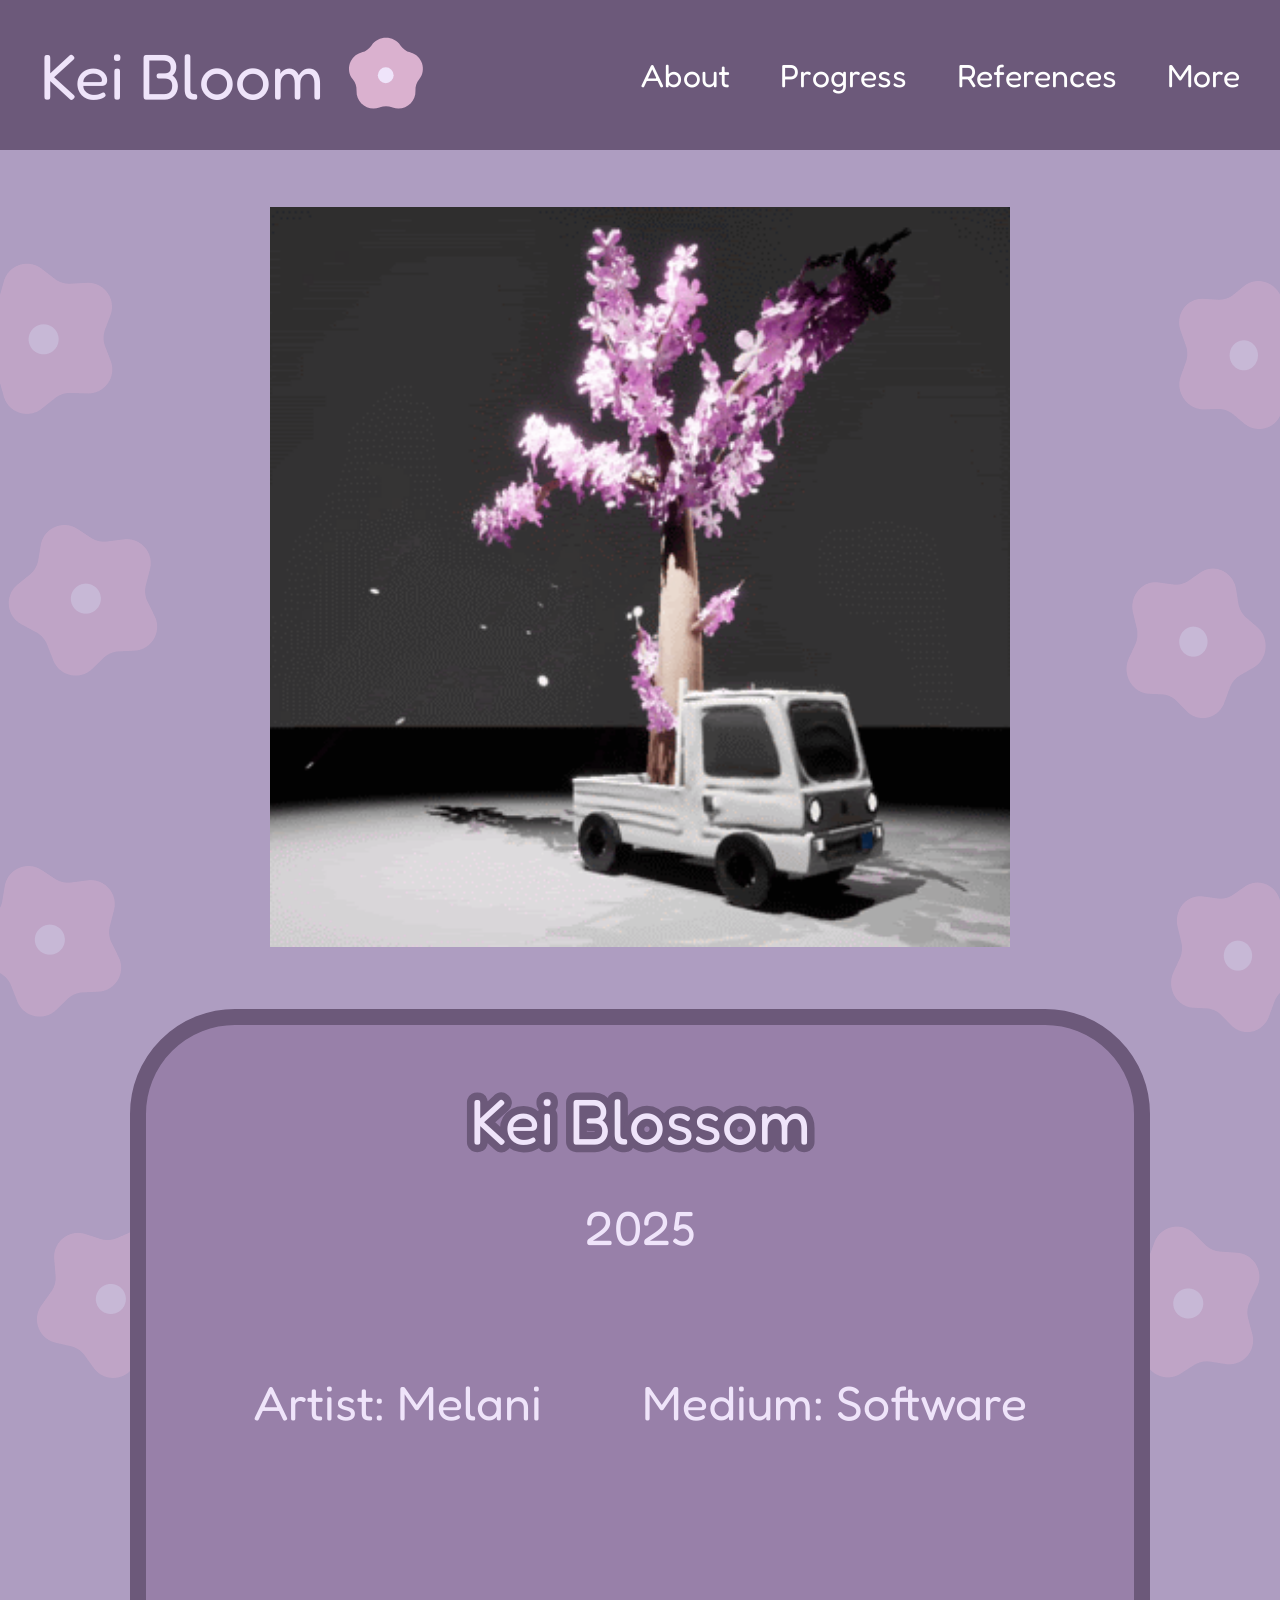
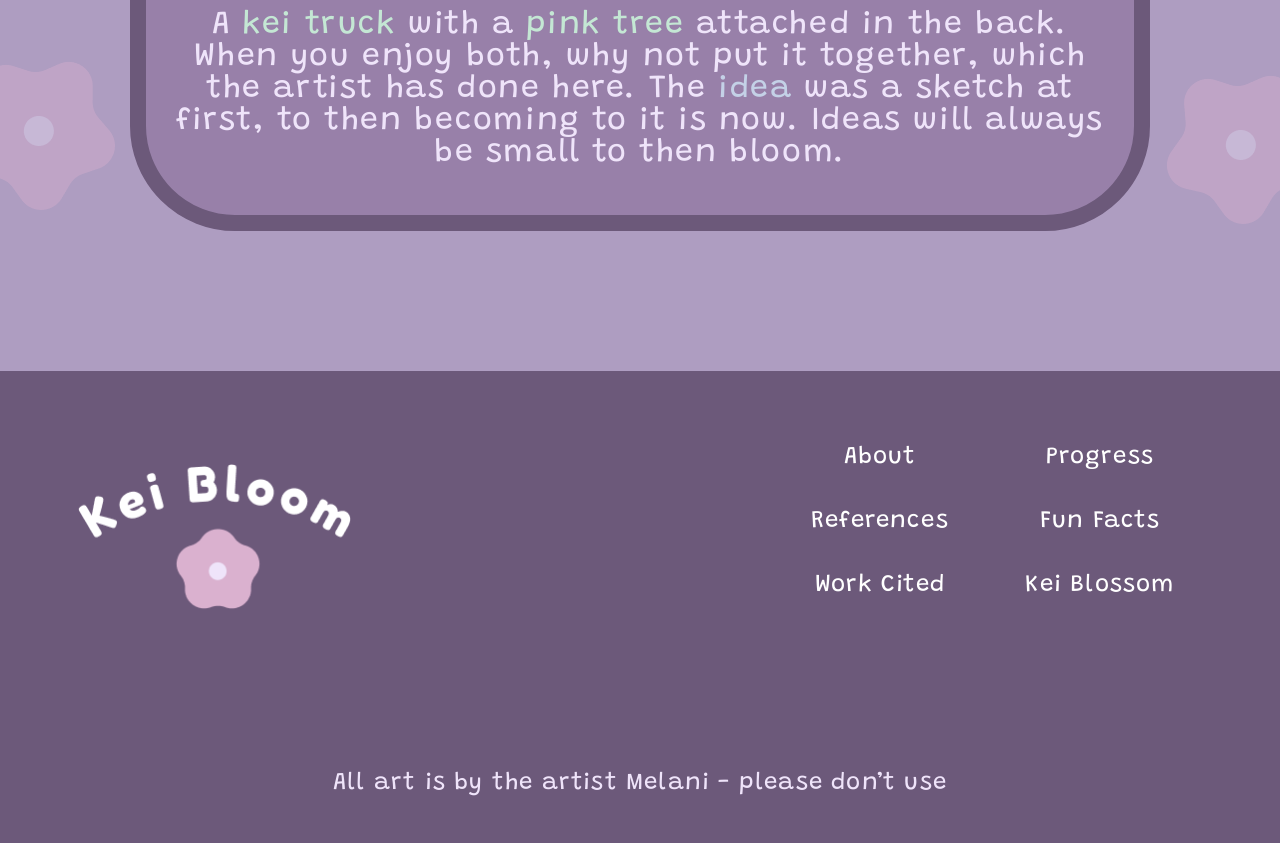
==== index.html @ 924a1261 "home page" ====
<!DOCTYPE html>
<html lang="en">
<head>
  <meta charset="utf-8">
  <title>Kei Bloom</title>
  <link rel="preconnect" href="https://fonts.googleapis.com">
  <link rel="preconnect" href="https://fonts.gstatic.com" crossorigin>
  <link href="https://fonts.googleapis.com/css2?family=Fredoka+One&family=Grandstander&display=swap" rel="stylesheet">
  <link rel="stylesheet" href="styles.css">
</head>
<body>

  <header class="site-header">
    <a class="logo" href="index.html">
      <span class="logo-text">Kei Bloom</span>
      <img class="logo-flower" src="images/sakura.svg" alt="">
    </a>
    <nav>
      <ul class="main-nav">
        <li><a href="about.html">About</a></li>
        <li><a href="progress.html">Progress</a></li>
        <li><a href="references.html">References</a></li>
        <li><a href="#">More</a></li>
      </ul>
    </nav>
  </header>

  <main class="page-body">
    <article class="intro">
      <img class="hero-image" src="images/truck.gif" alt="A white kei truck with a pink sakura tree growing from its bed">

      <section class="info-card">
        <h1>Kei Blossom</h1>
        <p class="year">2025</p>

        <div class="details">
          <p>Artist: Melani</p>
          <p>Medium: Software</p>
        </div>

        <p class="description">
          A <span class="green">kei truck</span> with a <span class="green">pink tree</span> attached in the back. When you enjoy both, why not put it together, which the artist has done here. The <span class="blue">idea</span> was a sketch at first, to then becoming to it is now. Ideas will always be small to then bloom.
        </p>
      </section>
    </article>
  </main>

  <footer class="site-footer">
    <div class="footer-top">
      <img class="footer-logo" src="images/footer-logo.png" alt="Kei Bloom">
      <nav>
        <ul class="footer-nav">
          <li><a href="about.html">About</a></li>
          <li><a href="progress.html">Progress</a></li>
          <li><a href="references.html">References</a></li>
          <li><a href="fun-facts.html">Fun Facts</a></li>
          <li><a href="work-cited.html">Work Cited</a></li>
          <li><a href="index.html">Kei Blossom</a></li>
        </ul>
      </nav>
    </div>
    <p class="credit">All art is by the artist Melani - please don’t use</p>
  </footer>

</body>
</html>
---- styles.css ----
/* ---------- Colors ---------- */
:root {
  --page-background: #ae9dc1;
  --card-background: #9880a9;
  --bar-purple: #6c597a;
  --light-text: #efe4fa;
  --green: #c4e7d4;
  --blue: #c4d1e7;
  --white: #ffffff;
}

/* ---------- Basics ---------- */
body {
  margin: 0;
  background-color: var(--page-background);
  color: var(--light-text);
  font-family: "Grandstander", sans-serif;
}

h1,
p {
  margin: 0;
}

ul {
  list-style: none;
  margin: 0;
  padding: 0;
}

a {
  text-decoration: none;
}

img {
  display: block;
}

/* ---------- Header ---------- */
.site-header {
  display: flex;
  justify-content: space-between;
  align-items: center;
  height: 150px;
  padding: 0 40px;
  background-color: var(--bar-purple);
  box-shadow: -4px 11px 5px rgba(0, 0, 0, 0.25);
}

.logo {
  display: flex;
  align-items: center;
  gap: 10px;
}

.logo-text {
  font-family: "Fredoka One", sans-serif;
  font-size: 64px;
  color: var(--light-text);
}

.logo-flower {
  width: 104px;
}

.main-nav {
  display: flex;
  gap: 50px;
}

.main-nav a {
  font-family: "Fredoka One", sans-serif;
  font-size: 32px;
  color: var(--white);
}

.main-nav a:hover {
    color: #DAB1CF;
}

/* ---------- Page body ---------- */
/* The flower wallpaper is one PNG. It sits behind everything in the main area.
   The 66px moves it down to match the Figma design. */
.page-body {
  display: flex;
  justify-content: center;
  padding: 57px 0 140px 0;
  background-color: var(--page-background);
  background-image: url("images/wallpaper.png");
  background-repeat: no-repeat;
  background-position: center 66px;
}

.intro {
  display: flex;
  flex-direction: column;
  align-items: center;
}

.hero-image {
  width: 740px;
  height: 740px;
}

/* ---------- Info card ---------- */
.info-card {
  box-sizing: border-box;
  display: flex;
  flex-direction: column;
  align-items: center;
  width: 1020px;
  margin-top: 62px;
  padding: 0 0 45px 0;
  background-color: var(--card-background);
  border: 16px solid var(--bar-purple);
  border-radius: 105px;
  text-align: center;
}

h1 {
  margin-top: 64px;
  font-family: "Fredoka One", sans-serif;
  font-size: 64px;
  font-weight: normal;
  line-height: 1;
  color: var(--light-text);
  -webkit-text-stroke: 15px var(--bar-purple);
  paint-order: stroke fill;
}

.year {
  margin-top: 50px;
  font-family: "Fredoka One", sans-serif;
  font-size: 48px;
  line-height: 1;
}

.details {
  display: flex;
  justify-content: center;
  gap: 100px;
  margin-top: 127px;
}

.details p {
  font-family: "Fredoka One", sans-serif;
  font-size: 48px;
  line-height: 1;
}

.description {
  width: 952px;
  margin-top: 184px;
  font-size: 32px;
  letter-spacing: 1.6px;
  line-height: 1;
}

.green {
  color: var(--green);
}

.blue {
  color: var(--blue);
}

/* ---------- Footer ---------- */
.site-footer {
  height: 472px;
  background-color: var(--bar-purple);
}

.footer-top {
  display: flex;
  justify-content: space-between;
  align-items: center;
  height: 340px;
  padding: 0 70px;
}

.footer-logo {
  width: 297px;
}

.footer-nav {
  display: flex;
  flex-wrap: wrap;
  width: 440px;
}

.footer-nav li {
  width: 50%;
  margin-bottom: 40px;
  text-align: center;
}

.footer-nav a {
  font-size: 24px;
  letter-spacing: 1.2px;
  color: var(--white);
}

.credit {
  margin-top: 60px;  
  font-size: 24px;
  letter-spacing: 1.2px;
  text-align: center;
}
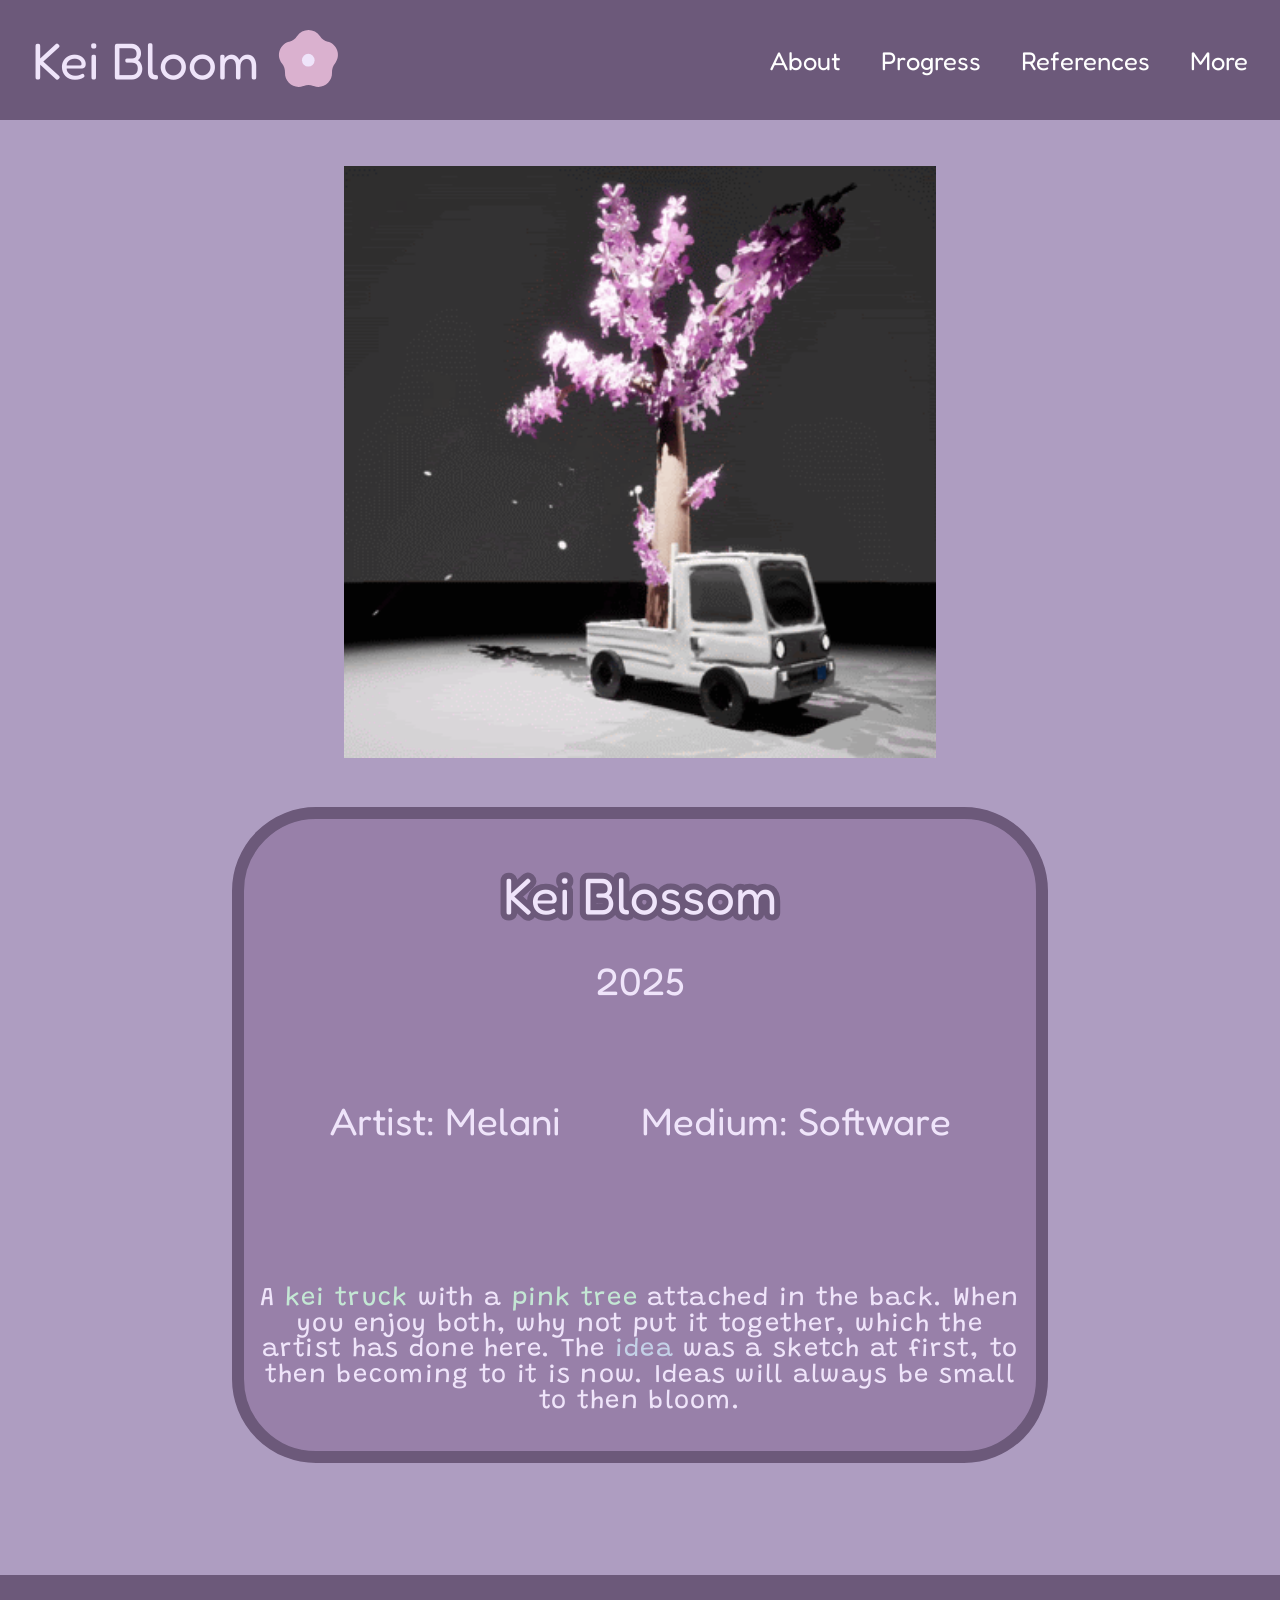
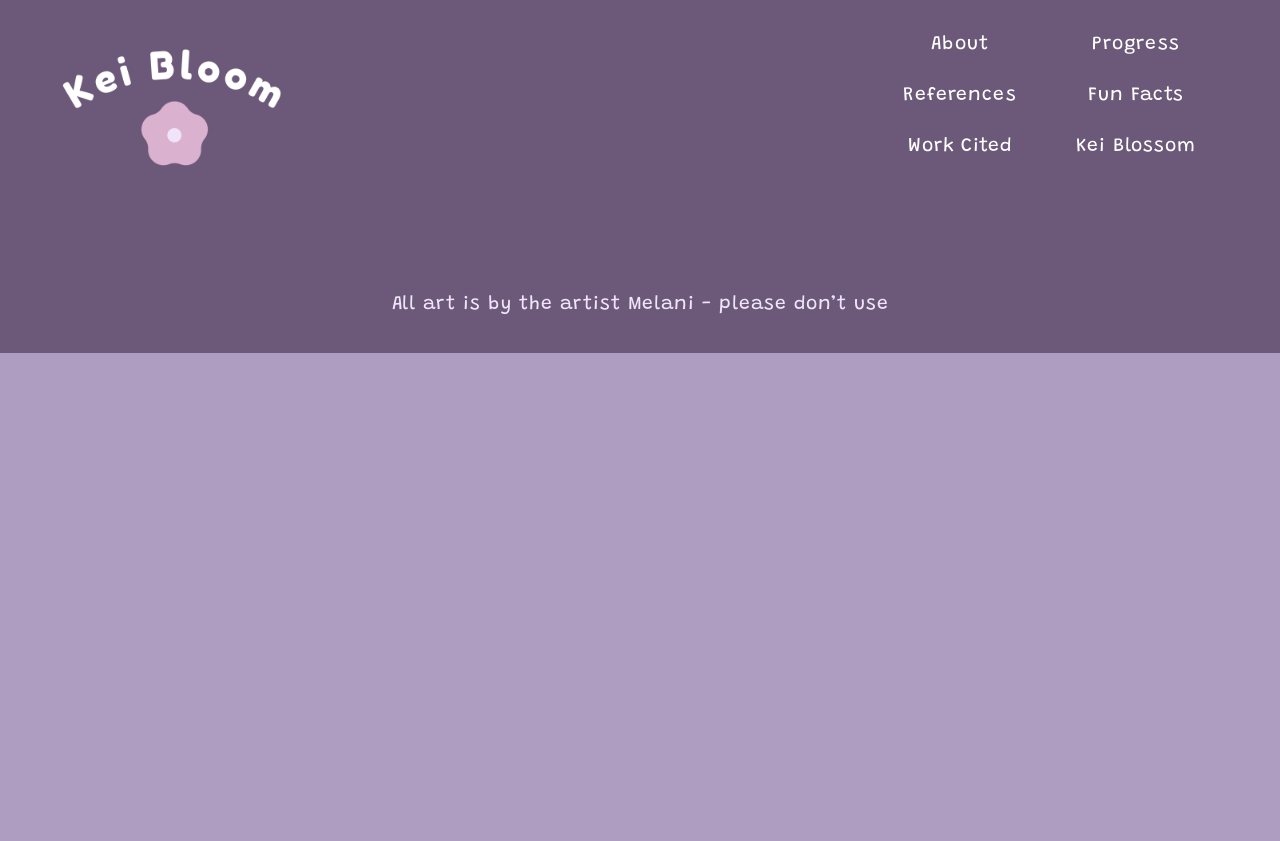
==== commit 77ef9609: "fun fact page" ====
--- a/index.html
+++ b/index.html
@@ -6,7 +6,7 @@
   <link rel="preconnect" href="https://fonts.googleapis.com">
   <link rel="preconnect" href="https://fonts.gstatic.com" crossorigin>
   <link href="https://fonts.googleapis.com/css2?family=Fredoka+One&family=Grandstander&display=swap" rel="stylesheet">
-  <link rel="stylesheet" href="styles.css">
+  <link rel="stylesheet" href="CSS/styles.css">
 </head>
 <body>
 
--- a/CSS/styles.css
+++ b/CSS/styles.css
@@ -0,0 +1,209 @@
+/* ---------- Colors ---------- */
+:root {
+  --page-background: #ae9dc1;
+  --card-background: #9880a9;
+  --bar-purple: #6c597a;
+  --light-text: #efe4fa;
+  --green: #c4e7d4;
+  --blue: #c4d1e7;
+  --white: #ffffff;
+}
+
+/* ---------- Basics ---------- */
+body {
+  zoom: 0.8;
+  margin: 0;
+  background-color: var(--page-background);
+  color: var(--light-text);
+  font-family: "Grandstander", sans-serif;
+}
+
+h1,
+p {
+  margin: 0;
+}
+
+ul {
+  list-style: none;
+  margin: 0;
+  padding: 0;
+}
+
+a {
+  text-decoration: none;
+}
+
+img {
+  display: block;
+}
+
+/* ---------- Header ---------- */
+.site-header {
+  display: flex;
+  justify-content: space-between;
+  align-items: center;
+  height: 150px;
+  padding: 0 40px;
+  background-color: var(--bar-purple);
+  box-shadow: -4px 11px 5px rgba(0, 0, 0, 0.25);
+}
+
+.logo {
+  display: flex;
+  align-items: center;
+  gap: 10px;
+}
+
+.logo-text {
+  font-family: "Fredoka One", sans-serif;
+  font-size: 64px;
+  color: var(--light-text);
+}
+
+.logo-flower {
+  width: 104px;
+}
+
+.main-nav {
+  display: flex;
+  gap: 50px;
+}
+
+.main-nav a {
+  font-family: "Fredoka One", sans-serif;
+  font-size: 32px;
+  color: var(--white);
+}
+
+.main-nav a:hover {
+    color: #DAB1CF;
+}
+
+/* ---------- Page body ---------- */
+/* The flower wallpaper is one PNG. It sits behind everything in the main area.
+   The 66px moves it down to match the Figma design. */
+.page-body {
+  display: flex;
+  justify-content: center;
+  padding: 57px 0 140px 0;
+  background-color: var(--page-background);
+  background-image: url("images/wallpaper.png");
+  background-repeat: no-repeat;
+  background-position: center 66px;
+}
+
+.intro {
+  display: flex;
+  flex-direction: column;
+  align-items: center;
+}
+
+.hero-image {
+  width: 740px;
+  height: 740px;
+}
+
+/* ---------- Info card ---------- */
+.info-card {
+  box-sizing: border-box;
+  display: flex;
+  flex-direction: column;
+  align-items: center;
+  width: 1020px;
+  margin-top: 62px;
+  padding: 0 0 45px 0;
+  background-color: var(--card-background);
+  border: 16px solid var(--bar-purple);
+  border-radius: 105px;
+  text-align: center;
+}
+
+h1 {
+  margin-top: 64px;
+  font-family: "Fredoka One", sans-serif;
+  font-size: 64px;
+  font-weight: normal;
+  line-height: 1;
+  color: var(--light-text);
+  -webkit-text-stroke: 15px var(--bar-purple);
+  paint-order: stroke fill;
+}
+
+.year {
+  margin-top: 50px;
+  font-family: "Fredoka One", sans-serif;
+  font-size: 48px;
+  line-height: 1;
+}
+
+.details {
+  display: flex;
+  justify-content: center;
+  gap: 100px;
+  margin-top: 127px;
+}
+
+.details p {
+  font-family: "Fredoka One", sans-serif;
+  font-size: 48px;
+  line-height: 1;
+}
+
+.description {
+  width: 952px;
+  margin-top: 184px;
+  font-size: 32px;
+  letter-spacing: 1.6px;
+  line-height: 1;
+}
+
+.green {
+  color: var(--green);
+}
+
+.blue {
+  color: var(--blue);
+}
+
+/* ---------- Footer ---------- */
+.site-footer {
+  height: 472px;
+  background-color: var(--bar-purple);
+}
+
+.footer-top {
+  display: flex;
+  justify-content: space-between;
+  align-items: center;
+  height: 340px;
+  padding: 0 70px;
+}
+
+.footer-logo {
+  width: 297px;
+}
+
+.footer-nav {
+  display: flex;
+  flex-wrap: wrap;
+  width: 440px;
+}
+
+.footer-nav li {
+  width: 50%;
+  margin-bottom: 40px;
+  text-align: center;
+}
+
+.footer-nav a {
+  font-size: 24px;
+  letter-spacing: 1.2px;
+  color: var(--white);
+}
+
+.credit {
+  margin-top: 60px;  
+  font-size: 24px;
+  letter-spacing: 1.2px;
+  text-align: center;
+}
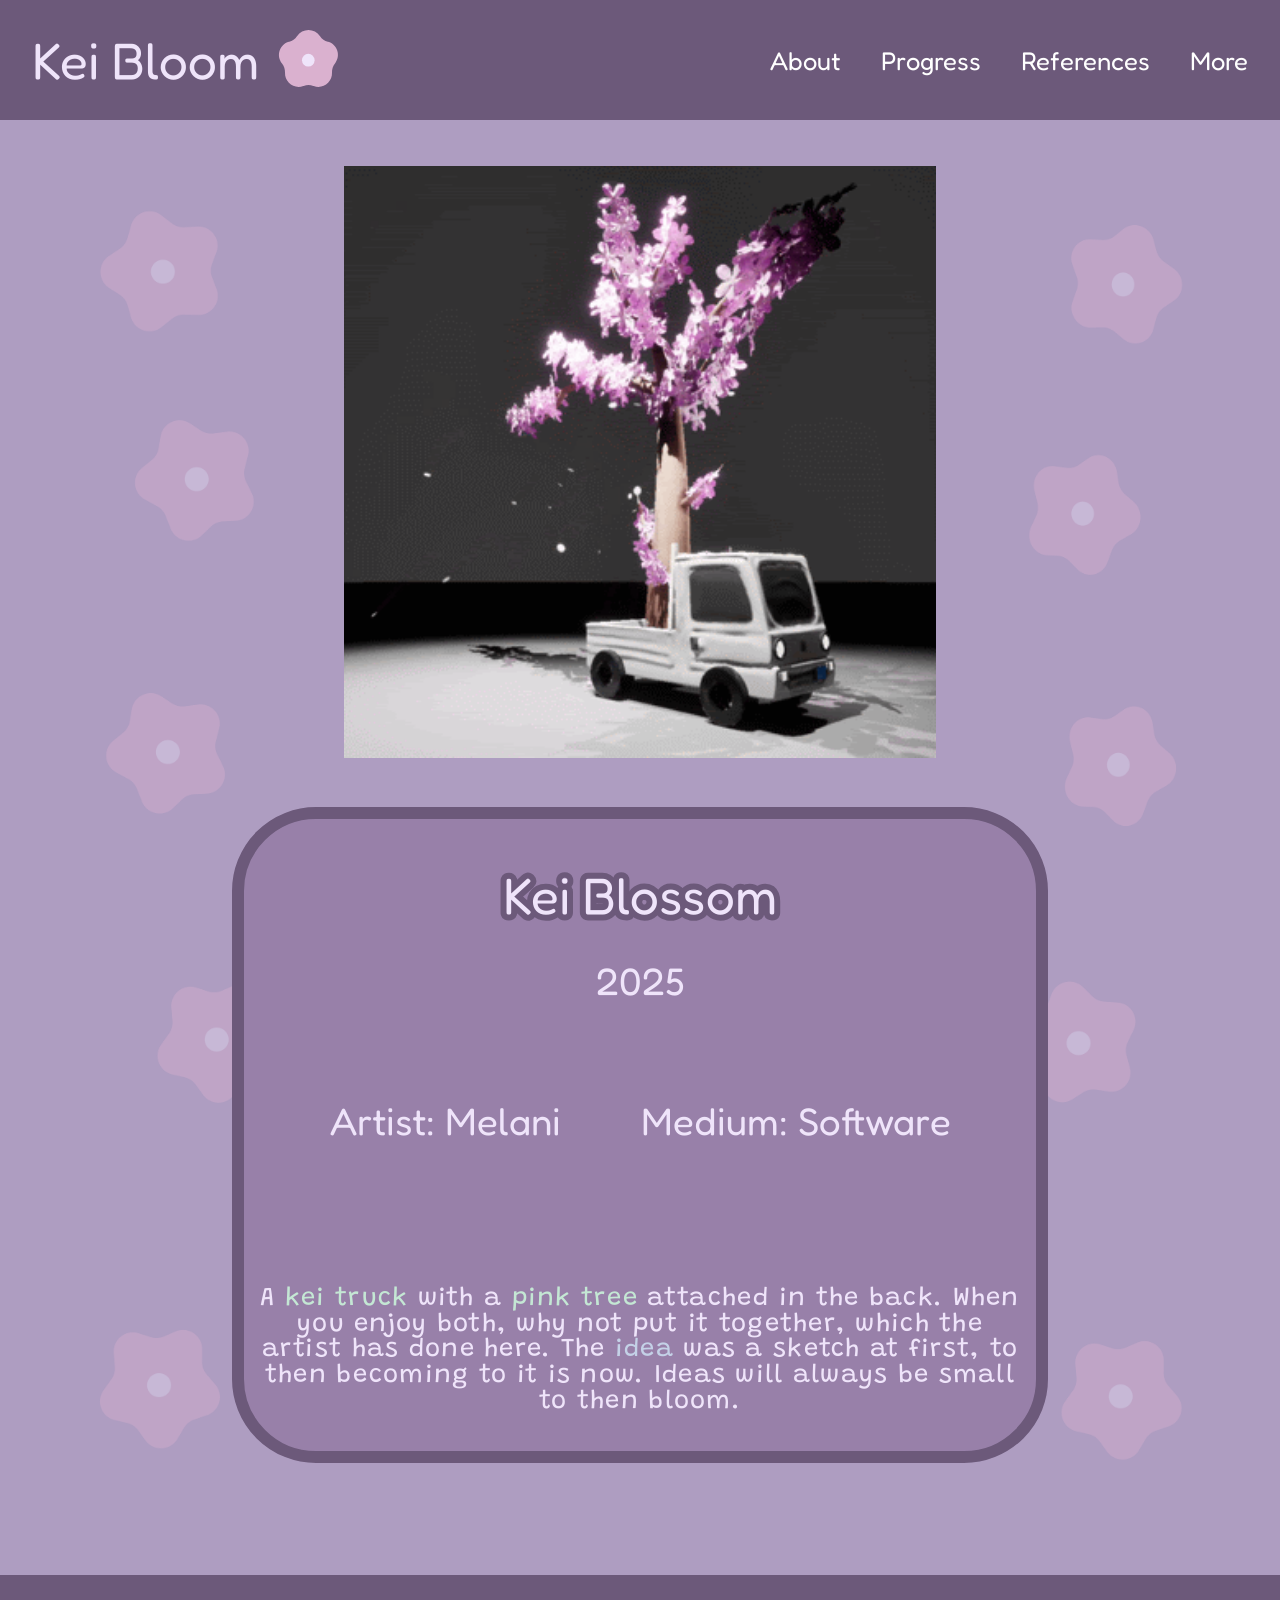
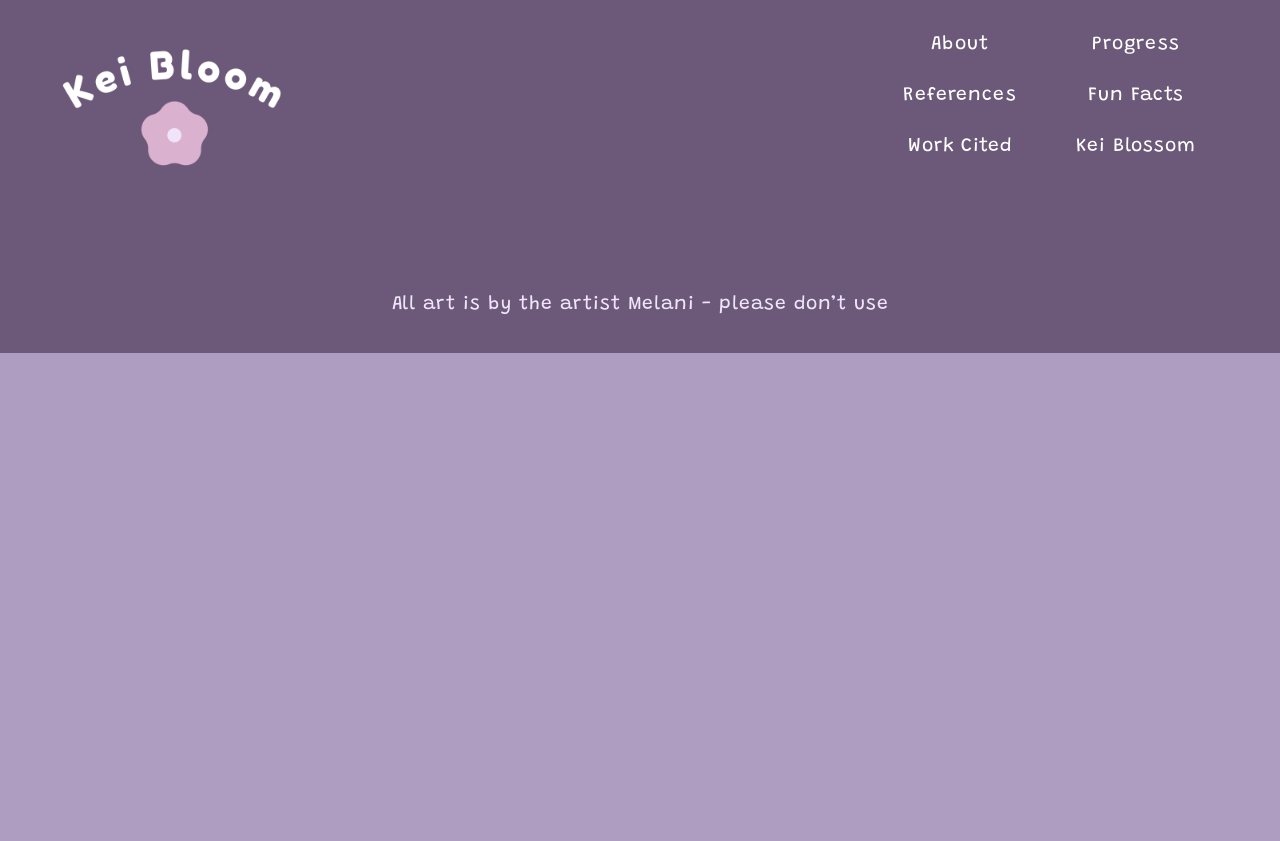
==== commit c5410c0d: "pop out in home screen" ====
--- a/index.html
+++ b/index.html
@@ -9,7 +9,6 @@
   <link rel="stylesheet" href="CSS/styles.css">
 </head>
 <body>
-
   <header class="site-header">
     <a class="logo" href="index.html">
       <span class="logo-text">Kei Bloom</span>
@@ -20,9 +19,22 @@
         <li><a href="about.html">About</a></li>
         <li><a href="progress.html">Progress</a></li>
         <li><a href="references.html">References</a></li>
-        <li><a href="#">More</a></li>
+        <li><button class="more-button" popovertarget="more-menu">More</button></li>
       </ul>
+      
+          <aside class="more-popup" id="more-menu" popover>
+            <button class="close-button" popovertarget="more-menu" popovertargetaction="hide">
+              <img class="close-image" src="images/sakura.svg" alt="Close">
+            </button>
+
+            <ul class="popup-links">
+              <li><a class="popup-link" href="fun-facts.html">Fun Facts</a></li>
+            </ul>
+        </aside>
+
     </nav>
+
+    
   </header>
 
   <main class="page-body">
--- a/CSS/styles.css
+++ b/CSS/styles.css
@@ -1,20 +1,26 @@
 /* ---------- Colors ---------- */
 :root {
-  --page-background: #ae9dc1;
+  --backgroud: #ae9dc1;
+  --bar-purple: #6c597a;
   --card-background: #9880a9;
-  --bar-purple: #6c597a;
-  --light-text: #efe4fa;
+  --text-color: #efe4fa;
+  --blue: #c4d1e7;
   --green: #c4e7d4;
-  --blue: #c4d1e7;
   --white: #ffffff;
+  --sakura: #dab1c
+}
+
+::selection {
+  background-color: var(--blue); /* Highlight background color */
+  color: var(--bar-purple);               /* Text color */
 }
 
 /* ---------- Basics ---------- */
 body {
   zoom: 0.8;
   margin: 0;
-  background-color: var(--page-background);
-  color: var(--light-text);
+  background-color: var(--backgroud);
+  color: var(--text-color);
   font-family: "Grandstander", sans-serif;
 }
 
@@ -57,7 +63,7 @@
 .logo-text {
   font-family: "Fredoka One", sans-serif;
   font-size: 64px;
-  color: var(--light-text);
+  color: var(--text-color);
 }
 
 .logo-flower {
@@ -77,6 +83,70 @@
 
 .main-nav a:hover {
     color: #DAB1CF;
+}
+
+/* The More button looks like the other nav links */
+.more-button {
+  padding: 0;
+  border: none;
+  background: none;
+  font-family: "Fredoka One", sans-serif;
+  font-size: 32px;
+  color: var(--white);
+  cursor: pointer;
+}
+
+.more-button:hover {
+  color: #DAB1CF;
+}
+
+/* ---------- More popup ---------- */
+.more-popup {
+  width: 450px;
+  height: 100%;
+  margin: 0;
+  padding: 0;
+  border: none;
+  top: 0;
+  right: 0;
+  left: auto;
+  background-color: var(--bar-purple);
+}
+
+/* Only applies while the popup is open */
+.more-popup:popover-open {
+  display: flex;
+  flex-direction: column;
+  align-items: center;
+}
+
+.more-popup::backdrop {
+  background-color: rgba(0, 0, 0, 0.5);
+}
+
+.close-button {
+  align-self: flex-end;
+  margin-top: 44px;
+  margin-right: 10px;
+  padding: 0;
+  border: none;
+  background: none;
+  cursor: pointer;
+}
+
+.close-image {
+  width: 95px;
+  height: 93px;
+}
+
+.popup-links {
+  margin-top: 58px;
+}
+
+.popup-link {
+  font-family: "Fredoka One", sans-serif;
+  font-size: 40px;
+  color: var(--text-color);
 }
 
 /* ---------- Page body ---------- */
@@ -86,8 +156,8 @@
   display: flex;
   justify-content: center;
   padding: 57px 0 140px 0;
-  background-color: var(--page-background);
-  background-image: url("images/wallpaper.png");
+  background-color: var(--backgroud);
+  background-image: url("../images/wallpaper.png");
   background-repeat: no-repeat;
   background-position: center 66px;
 }
@@ -124,7 +194,7 @@
   font-size: 64px;
   font-weight: normal;
   line-height: 1;
-  color: var(--light-text);
+  color: var(--text-color);
   -webkit-text-stroke: 15px var(--bar-purple);
   paint-order: stroke fill;
 }
